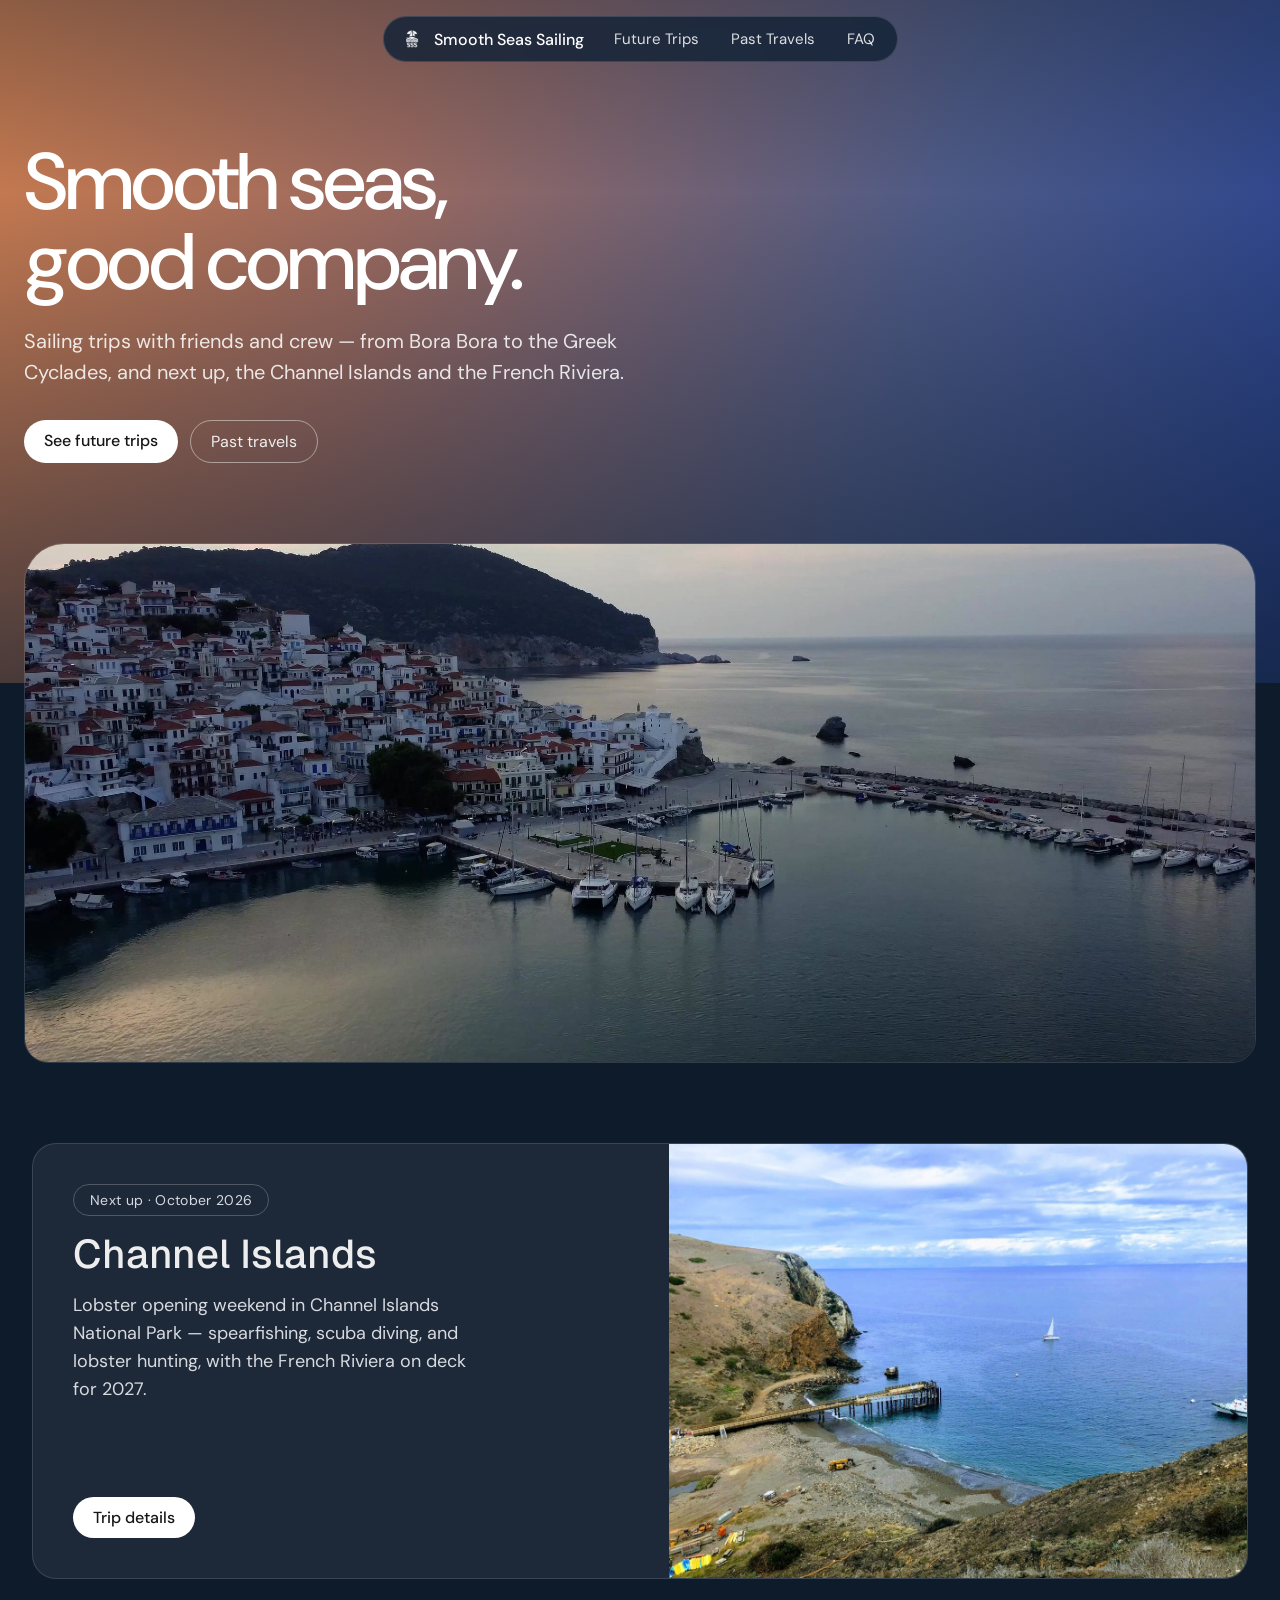
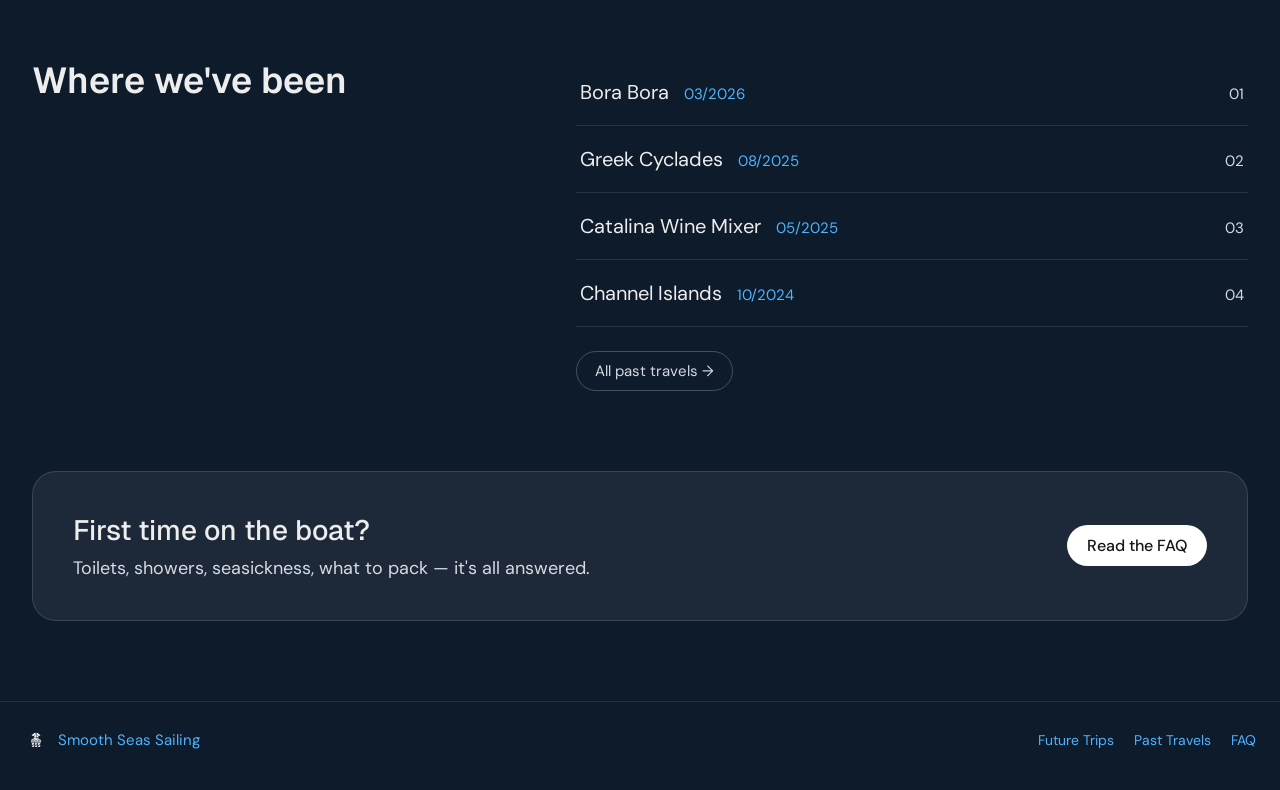
==== index.html @ 378c3817 "Initial site — Smooth Seas Sailing" ====
<!DOCTYPE html>
<html lang="en">
<head>
<meta charset="utf-8">
<meta name="viewport" content="width=device-width, initial-scale=1">
<title>Smooth Seas Sailing</title>
<meta name="description" content="Sailing trips with friends and crew — from the Channel Islands to the Greek Cyclades, and next up, Bora Bora.">
<meta property="og:title" content="Smooth Seas Sailing">
<meta property="og:description" content="Sailing trips with friends and crew — from the Channel Islands to the Greek Cyclades, and next up, Bora Bora.">
<meta property="og:image" content="assets/img/home-hero.jpg">
<meta property="og:type" content="website">
<link rel="icon" type="image/png" href="favicon.png">
<link rel="preconnect" href="https://fonts.googleapis.com">
<link rel="preconnect" href="https://fonts.gstatic.com" crossorigin>
<link href="https://fonts.googleapis.com/css2?family=DM+Sans:wght@400;500&family=Geist:wght@400;500;600&display=swap" rel="stylesheet">
<link rel="stylesheet" href="assets/css/style.css?v=3">
</head>
<body>
<div class="nav-wrap">
<nav class="nav">
<a class="nav-brand" href="index.html"><img src="assets/img/logo-white.png" alt="Smooth Seas Sailing logo"><span>Smooth Seas Sailing</span></a>
<a class="nav-link" href="future-trips.html">Future Trips</a>
<a class="nav-link" href="past-travels.html">Past Travels</a>
<a class="nav-link" href="faq.html">FAQ</a>
</nav>
</div>

<div class="gradient-hero">
<div class="gradient-hero-inner">
<h1>Smooth seas,<br>good company.</h1>
<p>Sailing trips with friends and crew &mdash; from Bora Bora to the Greek Cyclades, and next up, the Channel Islands and the French Riviera.</p>
<div class="hero-actions">
<a class="btn" href="future-trips.html">See future trips</a>
<a class="btn-outline" href="past-travels.html">Past travels</a>
</div>
</div>
</div>
<div class="hero-photo-wrap">
<img class="hero-photo" src="assets/img/home-hero.jpg" alt="Sailing on open water">
</div>

<div class="container section reveal">
<a class="trip-card" href="channel-islands.html" style="grid-template-columns:1.1fr 1fr">
<div class="trip-card-body">
<span class="badge">Next up &middot; October 2026</span>
<h2>Channel Islands</h2>
<p style="max-width:420px">Lobster opening weekend in Channel Islands National Park &mdash; spearfishing, scuba diving, and lobster hunting, with the French Riviera on deck for 2027.</p>
<span class="btn">Trip details</span>
</div>
<img src="assets/img/ci-hero.jpg" alt="Scorpion Anchorage, Santa Cruz Island, with a sailboat at anchor">
</a>
</div>

<div class="container section reveal">
<div class="split">
<h2 class="section-title">Where we've been</h2>
<div class="index-list">
<a class="index-row" href="bora-bora.html"><span class="name">Bora Bora <span class="when">03/2026</span></span><span class="num">01</span></a>
<a class="index-row" href="greek-cyclades.html"><span class="name">Greek Cyclades <span class="when">08/2025</span></span><span class="num">02</span></a>
<a class="index-row" href="catalina-wine-mixer.html"><span class="name">Catalina Wine Mixer <span class="when">05/2025</span></span><span class="num">03</span></a>
<div class="index-row"><span class="name">Channel Islands <span class="when">10/2024</span></span><span class="num">04</span></div>
<a class="pill-btn" href="past-travels.html" style="margin-top:24px;align-self:flex-start">All past travels &rarr;</a>
</div>
</div>
</div>

<div class="container section reveal">
<div class="callout">
<div>
<h2>First time on the boat?</h2>
<p>Toilets, showers, seasickness, what to pack &mdash; it's all answered.</p>
</div>
<a class="btn" href="faq.html" style="white-space:nowrap">Read the FAQ</a>
</div>
</div>

<footer>
<div class="footer-brand"><img src="assets/img/logo-white.png" alt=""><span>Smooth Seas Sailing</span></div>
<div class="footer-links"><a href="future-trips.html">Future Trips</a><a href="past-travels.html">Past Travels</a><a href="faq.html">FAQ</a></div>
</footer>
<script src="assets/js/main.js?v=3"></script>
</body>
</html>
---- assets/css/style.css ----
/* ==========================================================================
   Smooth Seas Sailing — site styles
   Design tokens from the design handoff (deep ocean navy theme)
   ========================================================================== */

:root {
  --bg: #0e1b2b;
  --nav-bg: rgba(20, 36, 56, 0.85);
  --card-bg: rgba(212, 212, 212, 0.08);
  --border-card: rgba(229, 229, 229, 0.14);
  --border-row: rgba(229, 229, 229, 0.12);
  --border-frame: rgba(229, 229, 229, 0.16);
  --border-badge: rgba(229, 229, 229, 0.25);
  --text: #ededed;
  --text-2: #d7dae0;
  --text-muted: #4fb2ff;
  --accent: #4fb2ff;
  --btn-bg: #ffffff;
  --btn-text: #161616;
  --font-body: 'DM Sans', -apple-system, BlinkMacSystemFont, 'Segoe UI', sans-serif;
  --font-head: 'Geist', 'DM Sans', -apple-system, sans-serif;
}

* { box-sizing: border-box; }

html { scroll-behavior: smooth; }

html { -webkit-text-size-adjust: 100%; }

body {
  margin: 0;
  background: var(--bg);
  font-family: var(--font-body);
  color: var(--text);
  min-height: 100vh;
  -webkit-font-smoothing: antialiased;
}

a { color: var(--text); }
a:hover { color: #ffffff; }
::selection { background: rgba(107, 98, 242, 0.4); }

img { max-width: 100%; }

.container {
  max-width: 1400px;
  margin: 0 auto;
  padding: 0 32px;
}

/* --------------------------------------------------------------------------
   Nav — sticky floating pill
   -------------------------------------------------------------------------- */
.nav-wrap {
  position: sticky;
  top: 16px;
  z-index: 50;
  display: flex;
  justify-content: center;
  padding: 0 24px;
}

.nav {
  display: flex;
  align-items: center;
  gap: 4px;
  background: var(--nav-bg);
  -webkit-backdrop-filter: blur(8px);
  backdrop-filter: blur(8px);
  border: 1px solid var(--border-frame);
  border-radius: 9999px;
  padding: 6px 8px;
  max-width: 100%;
}

.nav-brand {
  display: flex;
  align-items: center;
  gap: 8px;
  text-decoration: none;
  padding: 4px 12px 4px 6px;
  white-space: nowrap;
}

.nav-brand img { width: 28px; height: 24px; object-fit: contain; }

.nav-brand span {
  font-size: 16px;
  font-weight: 500;
  color: #ffffff;
}

.nav-link {
  font-size: 15px;
  color: rgba(255, 255, 255, 0.85);
  text-decoration: none;
  padding: 6px 14px;
  border-radius: 9999px;
  white-space: nowrap;
  transition: background 0.15s ease, color 0.15s ease;
}

.nav-link:hover { background: rgba(212, 212, 212, 0.1); }

.nav-link.active {
  font-weight: 500;
  color: #161616;
  background: #ffffff;
}
.nav-link.active:hover { color: #161616; }

/* --------------------------------------------------------------------------
   Buttons & badges
   -------------------------------------------------------------------------- */
.btn {
  display: inline-block;
  background: var(--btn-bg);
  color: var(--btn-text);
  text-decoration: none;
  font-size: 16px;
  font-weight: 500;
  padding: 10px 20px;
  border-radius: 9999px;
  border: 0;
  cursor: pointer;
  font-family: var(--font-body);
  transition: transform 0.15s ease, box-shadow 0.15s ease;
}
.btn:hover { color: var(--btn-text); transform: translateY(-1px); box-shadow: 0 6px 20px rgba(0,0,0,0.35); }

.btn-outline {
  display: inline-block;
  background: transparent;
  color: rgba(255, 255, 255, 0.9);
  text-decoration: none;
  font-size: 16px;
  padding: 10px 20px;
  border-radius: 9999px;
  border: 1px solid rgba(255, 255, 255, 0.45);
  cursor: pointer;
  font-family: var(--font-body);
  transition: border-color 0.15s ease, color 0.15s ease;
}
.btn-outline:hover { color: #ffffff; border-color: rgba(255, 255, 255, 0.8); }

.pill-btn {
  background: transparent;
  border: 1px solid var(--border-badge);
  border-radius: 9999px;
  padding: 9px 18px;
  font-family: var(--font-body);
  font-size: 15px;
  color: var(--text-2);
  cursor: pointer;
  text-decoration: none;
  transition: border-color 0.15s ease, color 0.15s ease;
}
.pill-btn:hover { color: #ffffff; border-color: rgba(229, 229, 229, 0.5); }

.badge {
  display: inline-flex;
  align-items: center;
  gap: 8px;
  border: 1px solid var(--border-badge);
  border-radius: 9999px;
  padding: 6px 16px;
  font-size: 14px;
  letter-spacing: 0.33px;
  color: var(--text-2);
}

/* --------------------------------------------------------------------------
   Page hero (title block)
   -------------------------------------------------------------------------- */
.page-hero { margin-top: 96px; }

h1.page-title {
  margin: 0;
  font-size: clamp(48px, 8vw, 80px);
  font-weight: 500;
  line-height: 1;
  letter-spacing: -0.035em;
  color: #ffffff;
  text-wrap: balance;
}

.page-hero .badge + h1.page-title { margin-top: 20px; }

.page-intro {
  margin: 24px 0 0;
  max-width: 760px;
  font-size: 20px;
  line-height: 1.55;
  color: var(--text-2);
}

/* --------------------------------------------------------------------------
   Home gradient hero
   -------------------------------------------------------------------------- */
.gradient-hero {
  margin-top: -64px;
  padding: 160px 24px 220px;
  background: linear-gradient(105deg, #c97b4e 0%, #9c6a5f 30%, #4d5a86 68%, #27418f 100%);
  position: relative;
}

.gradient-hero::after {
  content: "";
  position: absolute;
  inset: 0;
  background: linear-gradient(180deg, rgba(14, 27, 43, 0.35) 0%, rgba(14, 27, 43, 0) 30%, rgba(14, 27, 43, 0.65) 100%);
}

.gradient-hero-inner {
  position: relative;
  z-index: 1;
  max-width: 1400px;
  margin: 0 auto;
}

.gradient-hero h1 {
  margin: 0;
  font-size: clamp(48px, 8vw, 80px);
  font-weight: 500;
  line-height: 1;
  letter-spacing: -0.035em;
  color: #ffffff;
  text-wrap: balance;
}

.gradient-hero p {
  margin: 24px 0 0;
  max-width: 600px;
  font-size: 20px;
  line-height: 1.55;
  color: rgba(255, 255, 255, 0.85);
}

.hero-actions { display: flex; gap: 12px; margin-top: 32px; flex-wrap: wrap; }

.hero-photo-wrap {
  max-width: 1400px;
  margin: -140px auto 0;
  padding: 0 24px;
  position: relative;
  z-index: 2;
}

.hero-photo {
  display: block;
  width: 100%;
  height: 520px;
  object-fit: cover;
  border-radius: 40px 40px 24px 24px;
  border: 1px solid var(--border-frame);
}

/* Trip page hero photo */
.trip-hero-wrap { margin-top: 48px; }

.trip-hero {
  display: block;
  width: 100%;
  height: 440px;
  object-fit: cover;
  border-radius: 40px 40px 24px 24px;
  border: 1px solid var(--border-frame);
}

.photo-credit {
  margin: 10px 4px 0;
  font-size: 13px;
  letter-spacing: 0.3px;
  color: var(--text-muted);
}
.photo-credit a { color: var(--text-muted); text-decoration: underline; text-underline-offset: 2px; }
.photo-credit a:hover { color: var(--text-2); }

.photo-band { margin-top: 80px; }

.photo-band img {
  display: block;
  width: 100%;
  height: 380px;
  object-fit: cover;
  border-radius: 24px;
  border: 1px solid var(--border-frame);
}

/* --------------------------------------------------------------------------
   Sections
   -------------------------------------------------------------------------- */
.section { margin-top: 80px; }
.section-tight { margin-top: 64px; }

h2.section-title {
  margin: 0;
  font-family: var(--font-head);
  font-size: 36px;
  font-weight: 600;
  line-height: 1.2;
  color: var(--text);
}

.split {
  display: grid;
  grid-template-columns: 1fr 1.4fr;
  gap: 64px;
}

/* Fact rows (Overview) */
.fact-list { display: flex; flex-direction: column; }

.fact-row {
  display: flex;
  justify-content: space-between;
  gap: 16px;
  padding: 16px 4px;
  border-bottom: 1px solid var(--border-row);
}

.fact-row dt { font-size: 16px; color: var(--text-muted); margin: 0; }
.fact-row dd { font-size: 18px; color: var(--text); margin: 0; text-align: right; }
.fact-row a { text-decoration: underline; text-underline-offset: 3px; }

.overview-copy {
  margin: 0;
  font-size: 20px;
  line-height: 1.65;
  color: var(--text-2);
}

/* --------------------------------------------------------------------------
   Trip cards
   -------------------------------------------------------------------------- */
.trip-card {
  display: grid;
  grid-template-columns: 1fr 1.1fr;
  text-decoration: none;
  background: var(--card-bg);
  border: 1px solid var(--border-card);
  border-radius: 24px;
  overflow: hidden;
  transition: border-color 0.2s ease, transform 0.2s ease;
}

.trip-card:hover { border-color: rgba(229, 229, 229, 0.35); transform: translateY(-2px); }

.trip-card img { width: 100%; height: 100%; min-height: 320px; object-fit: cover; }

.trip-card-body {
  padding: 40px;
  display: flex;
  flex-direction: column;
  align-items: flex-start;
  gap: 16px;
}

.trip-card-body h2, .trip-card-body h3 {
  margin: 0;
  font-family: var(--font-head);
  font-size: 40px;
  font-weight: 500;
  line-height: 1.11;
  color: var(--text);
}

.trip-card-body p {
  margin: 0;
  font-size: 18px;
  line-height: 1.55;
  color: var(--text-2);
  max-width: 560px;
}

.trip-card-body .btn { margin-top: auto; }

.card-stack { display: flex; flex-direction: column; gap: 32px; }

/* Callout card */
.callout {
  background: var(--card-bg);
  border: 1px solid var(--border-card);
  border-radius: 24px;
  padding: 40px;
  display: flex;
  justify-content: space-between;
  align-items: center;
  gap: 24px;
  flex-wrap: wrap;
}

.callout h2 {
  margin: 0;
  font-family: var(--font-head);
  font-size: 28px;
  font-weight: 500;
  color: var(--text);
}

.callout p { margin: 8px 0 0; font-size: 18px; color: var(--text-2); }

/* Simple index rows (Where we've been / Channel Islands) */
.index-list { display: flex; flex-direction: column; }

.index-row {
  display: flex;
  justify-content: space-between;
  align-items: baseline;
  gap: 16px;
  text-decoration: none;
  padding: 20px 4px;
  border-bottom: 1px solid var(--border-row);
  transition: background 0.15s ease;
}

a.index-row:hover { background: rgba(212, 212, 212, 0.05); }

.index-row .name { font-size: 20px; color: var(--text); }
.index-row .name .when { color: var(--text-muted); font-size: 15px; margin-left: 10px; }
.index-row .num { font-size: 15px; color: var(--text-2); flex-shrink: 0; }
.index-row .num.muted { color: var(--text-muted); }

/* --------------------------------------------------------------------------
   Accordions
   -------------------------------------------------------------------------- */
.accordion {
  display: flex;
  flex-direction: column;
  border-top: 1px solid var(--border-row);
}

.accordion details { border-bottom: 1px solid var(--border-row); }

.accordion summary {
  cursor: pointer;
  list-style: none;
  display: flex;
  justify-content: space-between;
  align-items: baseline;
  gap: 16px;
  padding: 22px 4px;
  font: 400 20px var(--font-body);
  color: var(--text);
  transition: color 0.15s ease;
}

.accordion summary::-webkit-details-marker { display: none; }

.accordion summary::after {
  content: "+";
  color: var(--accent);
  font-size: 30px;
  font-weight: 400;
  line-height: 1;
  flex-shrink: 0;
  transition: transform 0.2s ease, color 0.15s ease;
}

.accordion summary:hover::after { color: #8ccfff; }

.accordion details[open] summary::after { content: "\2013"; }
.accordion summary:hover { color: #ffffff; }

.accordion summary .head { font-family: var(--font-head); font-weight: 500; }
.accordion summary .day-tag { font-size: 15px; color: var(--text-2); margin-left: auto; }

.accordion-body {
  padding: 0 4px 26px;
  font-size: 18px;
  line-height: 1.65;
  color: var(--text-2);
}

.accordion-body p { margin: 0 0 12px; }
.accordion-body p:last-child { margin-bottom: 0; }

.accordion-body ul {
  margin: 0 0 12px;
  padding-left: 20px;
  display: flex;
  flex-direction: column;
  gap: 10px;
}
.accordion-body ul:last-child { margin-bottom: 0; }

.accordion-body strong { font-weight: 500; color: var(--text); }

.accordion-body a { text-decoration: underline; text-underline-offset: 3px; }

.notes { max-width: 1000px; }

.day-header {
  display: flex;
  justify-content: space-between;
  align-items: flex-end;
  gap: 16px;
  flex-wrap: wrap;
  margin-bottom: 20px;
}

.day-controls { display: flex; gap: 8px; }

/* Images inside accordion content */
.content-figure { margin: 20px 0 8px; }

.content-figure img {
  display: block;
  width: auto;
  max-width: min(640px, 100%);
  max-height: 760px;
  border-radius: 16px;
  border: 1px solid var(--border-frame);
  cursor: zoom-in;
  transition: opacity 0.15s ease;
}
.content-figure img:hover { opacity: 0.92; }

.content-figure figcaption {
  margin-top: 8px;
  font-size: 14px;
  letter-spacing: 0.33px;
  color: var(--text-muted);
}

.content-figure.wide img { max-width: 860px; }

/* Photo gallery strip */
.gallery {
  display: grid;
  grid-template-columns: repeat(auto-fill, minmax(220px, 1fr));
  gap: 12px;
  margin: 20px 0 8px;
}

.gallery img {
  display: block;
  width: 100%;
  height: 170px;
  object-fit: cover;
  border-radius: 12px;
  border: 1px solid var(--border-frame);
  cursor: zoom-in;
  transition: opacity 0.15s ease, transform 0.15s ease;
}

.gallery img:hover { opacity: 0.9; transform: scale(1.02); }

.gallery-label {
  margin: 20px 0 0;
  font-family: var(--font-head);
  font-size: 18px;
  font-weight: 500;
  color: var(--text);
}

/* --------------------------------------------------------------------------
   FAQ two-column
   -------------------------------------------------------------------------- */
.faq-grid {
  display: grid;
  grid-template-columns: 1fr 1fr;
  gap: 24px 48px;
  align-items: start;
}

.faq-col h2 {
  margin: 0 0 8px;
  font-family: var(--font-head);
  font-size: 28px;
  font-weight: 500;
  color: var(--text);
}

.faq-col .accordion { border-top: 0; }

.faq-col .accordion summary .q { flex: 1; }

.faq-col .accordion-body { padding-bottom: 20px; }
.faq-col .accordion-body p { margin: 0 0 8px; }

/* --------------------------------------------------------------------------
   FAQ search
   -------------------------------------------------------------------------- */
.faq-search {
  display: flex;
  align-items: center;
  gap: 10px;
  max-width: 560px;
  margin-top: 32px;
  padding: 4px 8px 4px 16px;
  background: var(--card-bg);
  border: 1px solid var(--border-badge);
  border-radius: 9999px;
  transition: border-color 0.15s ease, background 0.15s ease;
}

.faq-search:focus-within {
  border-color: rgba(255, 255, 255, 0.55);
  background: rgba(212, 212, 212, 0.12);
}

.faq-search svg {
  width: 18px;
  height: 18px;
  color: var(--text-muted);
  flex-shrink: 0;
}

.faq-search input {
  flex: 1;
  min-width: 0;
  background: transparent;
  border: 0;
  outline: none;
  padding: 12px 0;
  font: 400 17px var(--font-body);
  color: var(--text);
}

.faq-search input::placeholder { color: var(--text-muted); }

.faq-search input::-webkit-search-cancel-button { -webkit-appearance: none; }

.faq-search-clear {
  background: transparent;
  border: 0;
  color: var(--text-muted);
  font-size: 22px;
  line-height: 1;
  padding: 6px 10px;
  cursor: pointer;
  border-radius: 9999px;
}
.faq-search-clear:hover { color: #ffffff; }

.faq-search-count {
  margin: 12px 0 0;
  font-size: 15px;
  color: var(--text-muted);
  min-height: 18px;
}

mark.faq-hl {
  background: rgba(240, 200, 90, 0.9);
  color: #161616;
  border-radius: 3px;
  padding: 0 2px;
}

.faq-col.search-empty { display: none; }

/* --------------------------------------------------------------------------
   Lightbox
   -------------------------------------------------------------------------- */
.lightbox {
  position: fixed;
  inset: 0;
  z-index: 100;
  display: none;
  align-items: center;
  justify-content: center;
  background: rgba(8, 15, 25, 0.92);
  -webkit-backdrop-filter: blur(6px);
  backdrop-filter: blur(6px);
  padding: 40px;
  cursor: zoom-out;
}

.lightbox.open { display: flex; }

.lightbox img {
  max-width: min(1200px, 92vw);
  max-height: 88vh;
  border-radius: 12px;
  box-shadow: 0 20px 80px rgba(0, 0, 0, 0.6);
}

.lightbox .lb-caption {
  position: absolute;
  bottom: 18px;
  left: 0;
  right: 0;
  text-align: center;
  font-size: 14px;
  color: var(--text-2);
}

.lightbox .lb-close {
  position: absolute;
  top: 20px;
  right: 28px;
  font-size: 28px;
  line-height: 1;
  color: rgba(255, 255, 255, 0.7);
  background: none;
  border: 0;
  cursor: pointer;
  font-family: var(--font-body);
}
.lightbox .lb-close:hover { color: #ffffff; }

/* --------------------------------------------------------------------------
   Footer
   -------------------------------------------------------------------------- */
footer {
  max-width: 1400px;
  margin: 80px auto 0;
  padding: 28px 24px 40px;
  border-top: 1px solid rgba(229, 229, 229, 0.1);
  display: flex;
  justify-content: space-between;
  align-items: center;
  gap: 16px;
  flex-wrap: wrap;
}

.footer-brand { display: flex; align-items: center; gap: 10px; }
.footer-brand img { width: 24px; height: 20px; object-fit: contain; }
.footer-brand span { font-size: 15px; color: var(--text-muted); }

.footer-links { display: flex; gap: 20px; }
.footer-links a { font-size: 14px; color: var(--text-muted); text-decoration: none; }
.footer-links a:hover { color: var(--text-2); }

/* --------------------------------------------------------------------------
   Reveal animation (subtle)
   -------------------------------------------------------------------------- */
@media (prefers-reduced-motion: no-preference) {
  .reveal {
    opacity: 0;
    transform: translateY(16px);
    transition: opacity 0.6s ease, transform 0.6s ease;
  }
  .reveal.in { opacity: 1; transform: none; }
}

/* --------------------------------------------------------------------------
   Responsive
   -------------------------------------------------------------------------- */
@media (max-width: 880px) {
  .nav { flex-wrap: wrap; justify-content: center; row-gap: 2px; }
  .nav-brand span { font-size: 14px; }
  .nav-link { padding: 6px 10px; }

  .gradient-hero { padding: 120px 24px 190px; }

  .hero-photo { height: 340px; }
  .trip-hero { height: 320px; border-radius: 28px 28px 18px 18px; }
  .photo-band img { height: 260px; }

  .split { grid-template-columns: 1fr; gap: 24px; }

  .trip-card { grid-template-columns: 1fr; }
  .trip-card img { min-height: 240px; max-height: 300px; }
  .trip-card-body { padding: 28px; }
  .trip-card-body h2, .trip-card-body h3 { font-size: 32px; }

  .faq-grid { grid-template-columns: 1fr; gap: 40px; }

  .section { margin-top: 64px; }
  .page-hero { margin-top: 72px; }

  .fact-row { flex-direction: column; gap: 2px; }
  .fact-row dd { text-align: left; }

  footer { flex-direction: column; align-items: flex-start; }
}

@media (max-width: 480px) {
  .container { padding: 0 20px; }
  .nav-wrap { padding: 0 12px; }
  .trip-card-body { padding: 22px; }
  .callout { padding: 28px; }
  .gallery { grid-template-columns: repeat(auto-fill, minmax(150px, 1fr)); }
  .gallery img { height: 130px; }
}
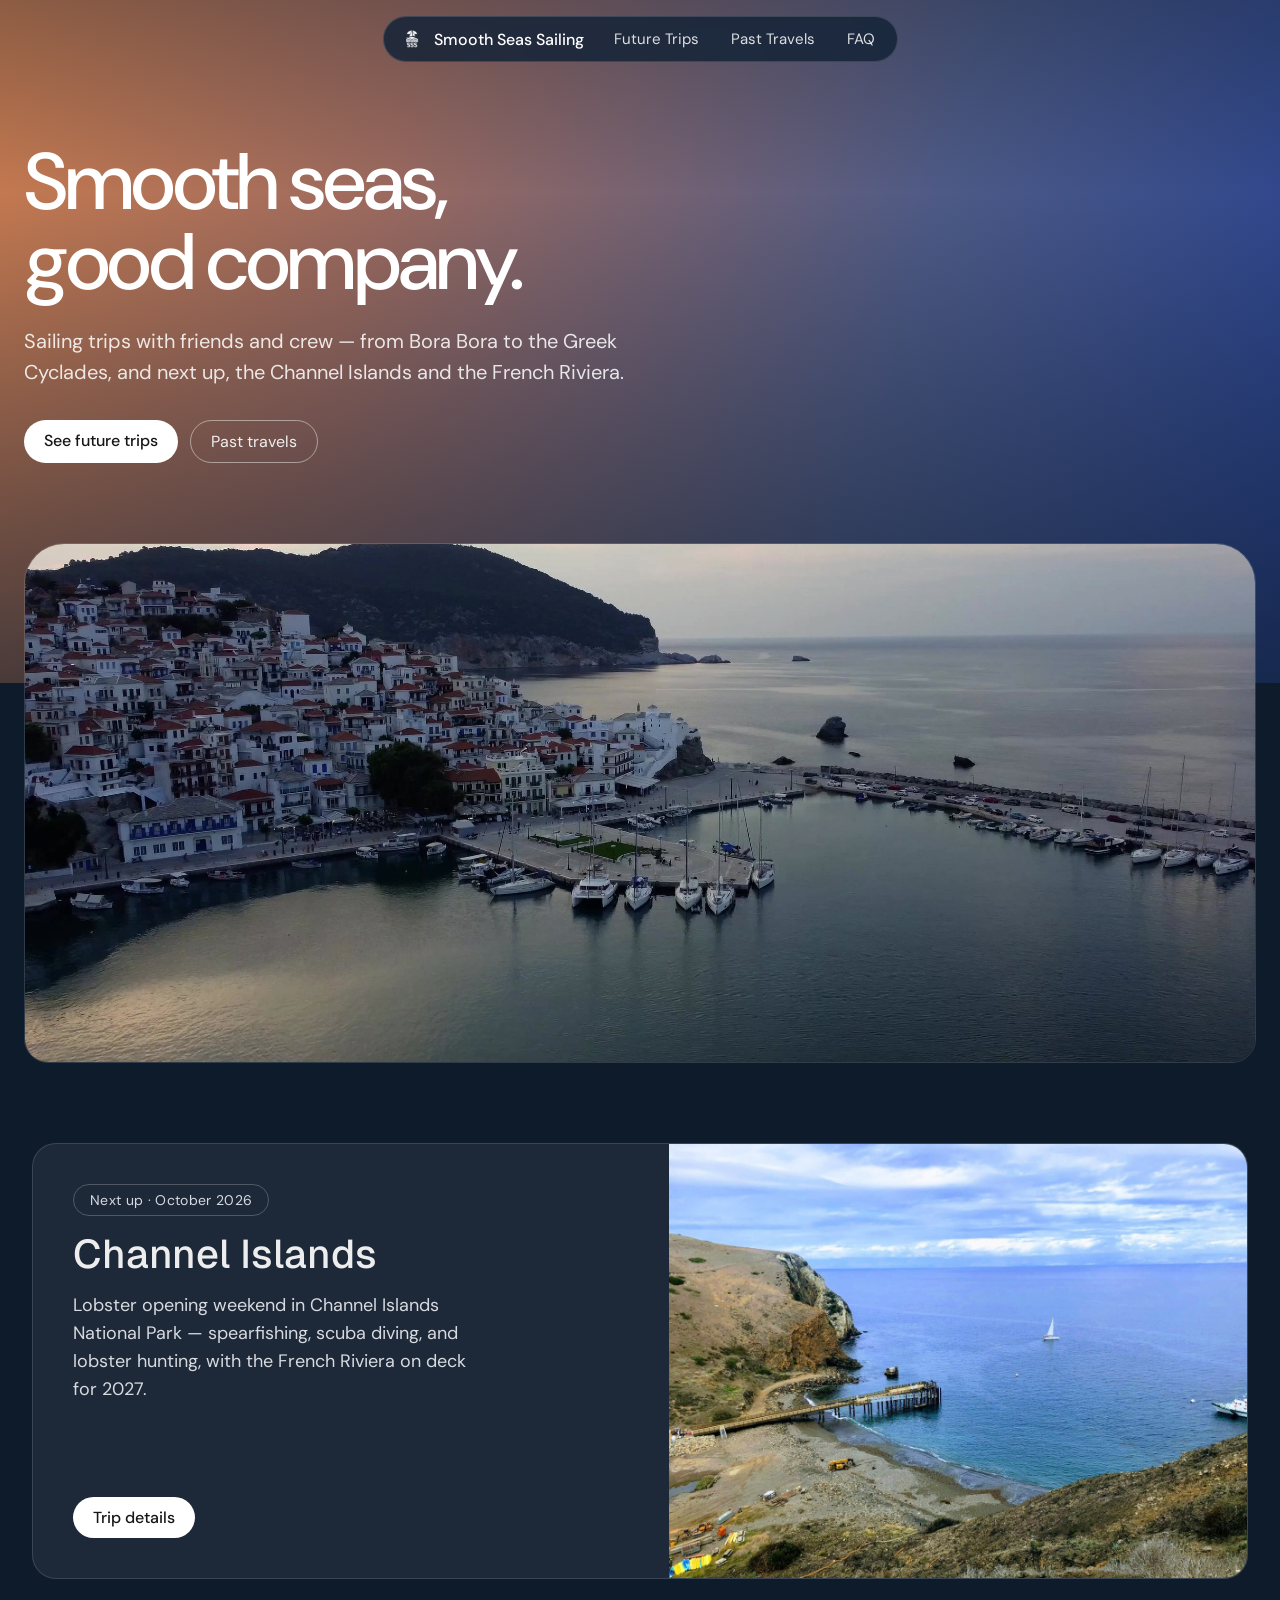
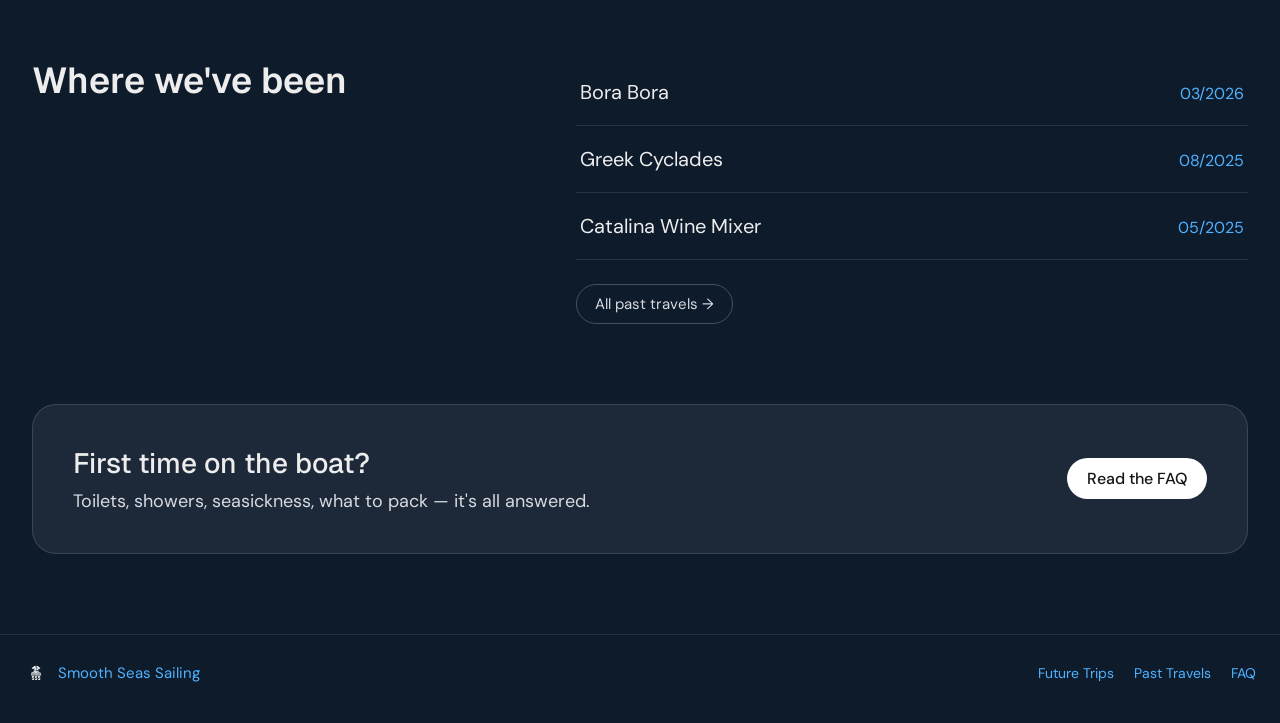
==== commit c2da2e4e: "Clean up home trip list" ====
--- a/index.html
+++ b/index.html
@@ -13,7 +13,7 @@
 <link rel="preconnect" href="https://fonts.googleapis.com">
 <link rel="preconnect" href="https://fonts.gstatic.com" crossorigin>
 <link href="https://fonts.googleapis.com/css2?family=DM+Sans:wght@400;500&family=Geist:wght@400;500;600&display=swap" rel="stylesheet">
-<link rel="stylesheet" href="assets/css/style.css?v=3">
+<link rel="stylesheet" href="assets/css/style.css?v=4">
 </head>
 <body>
 <div class="nav-wrap">
@@ -55,10 +55,9 @@
 <div class="split">
 <h2 class="section-title">Where we've been</h2>
 <div class="index-list">
-<a class="index-row" href="bora-bora.html"><span class="name">Bora Bora <span class="when">03/2026</span></span><span class="num">01</span></a>
-<a class="index-row" href="greek-cyclades.html"><span class="name">Greek Cyclades <span class="when">08/2025</span></span><span class="num">02</span></a>
-<a class="index-row" href="catalina-wine-mixer.html"><span class="name">Catalina Wine Mixer <span class="when">05/2025</span></span><span class="num">03</span></a>
-<div class="index-row"><span class="name">Channel Islands <span class="when">10/2024</span></span><span class="num">04</span></div>
+<a class="index-row" href="bora-bora.html"><span class="name">Bora Bora</span><span class="date">03/2026</span></a>
+<a class="index-row" href="greek-cyclades.html"><span class="name">Greek Cyclades</span><span class="date">08/2025</span></a>
+<a class="index-row" href="catalina-wine-mixer.html"><span class="name">Catalina Wine Mixer</span><span class="date">05/2025</span></a>
 <a class="pill-btn" href="past-travels.html" style="margin-top:24px;align-self:flex-start">All past travels &rarr;</a>
 </div>
 </div>
@@ -78,6 +77,6 @@
 <div class="footer-brand"><img src="assets/img/logo-white.png" alt=""><span>Smooth Seas Sailing</span></div>
 <div class="footer-links"><a href="future-trips.html">Future Trips</a><a href="past-travels.html">Past Travels</a><a href="faq.html">FAQ</a></div>
 </footer>
-<script src="assets/js/main.js?v=3"></script>
+<script src="assets/js/main.js?v=4"></script>
 </body>
 </html>
--- a/assets/css/style.css
+++ b/assets/css/style.css
@@ -418,6 +418,8 @@
 
 .index-row .name { font-size: 20px; color: var(--text); }
 .index-row .name .when { color: var(--text-muted); font-size: 15px; margin-left: 10px; }
+.index-row .date { font-size: 16px; color: var(--text-muted); flex-shrink: 0; }
+
 .index-row .num { font-size: 15px; color: var(--text-2); flex-shrink: 0; }
 .index-row .num.muted { color: var(--text-muted); }
 
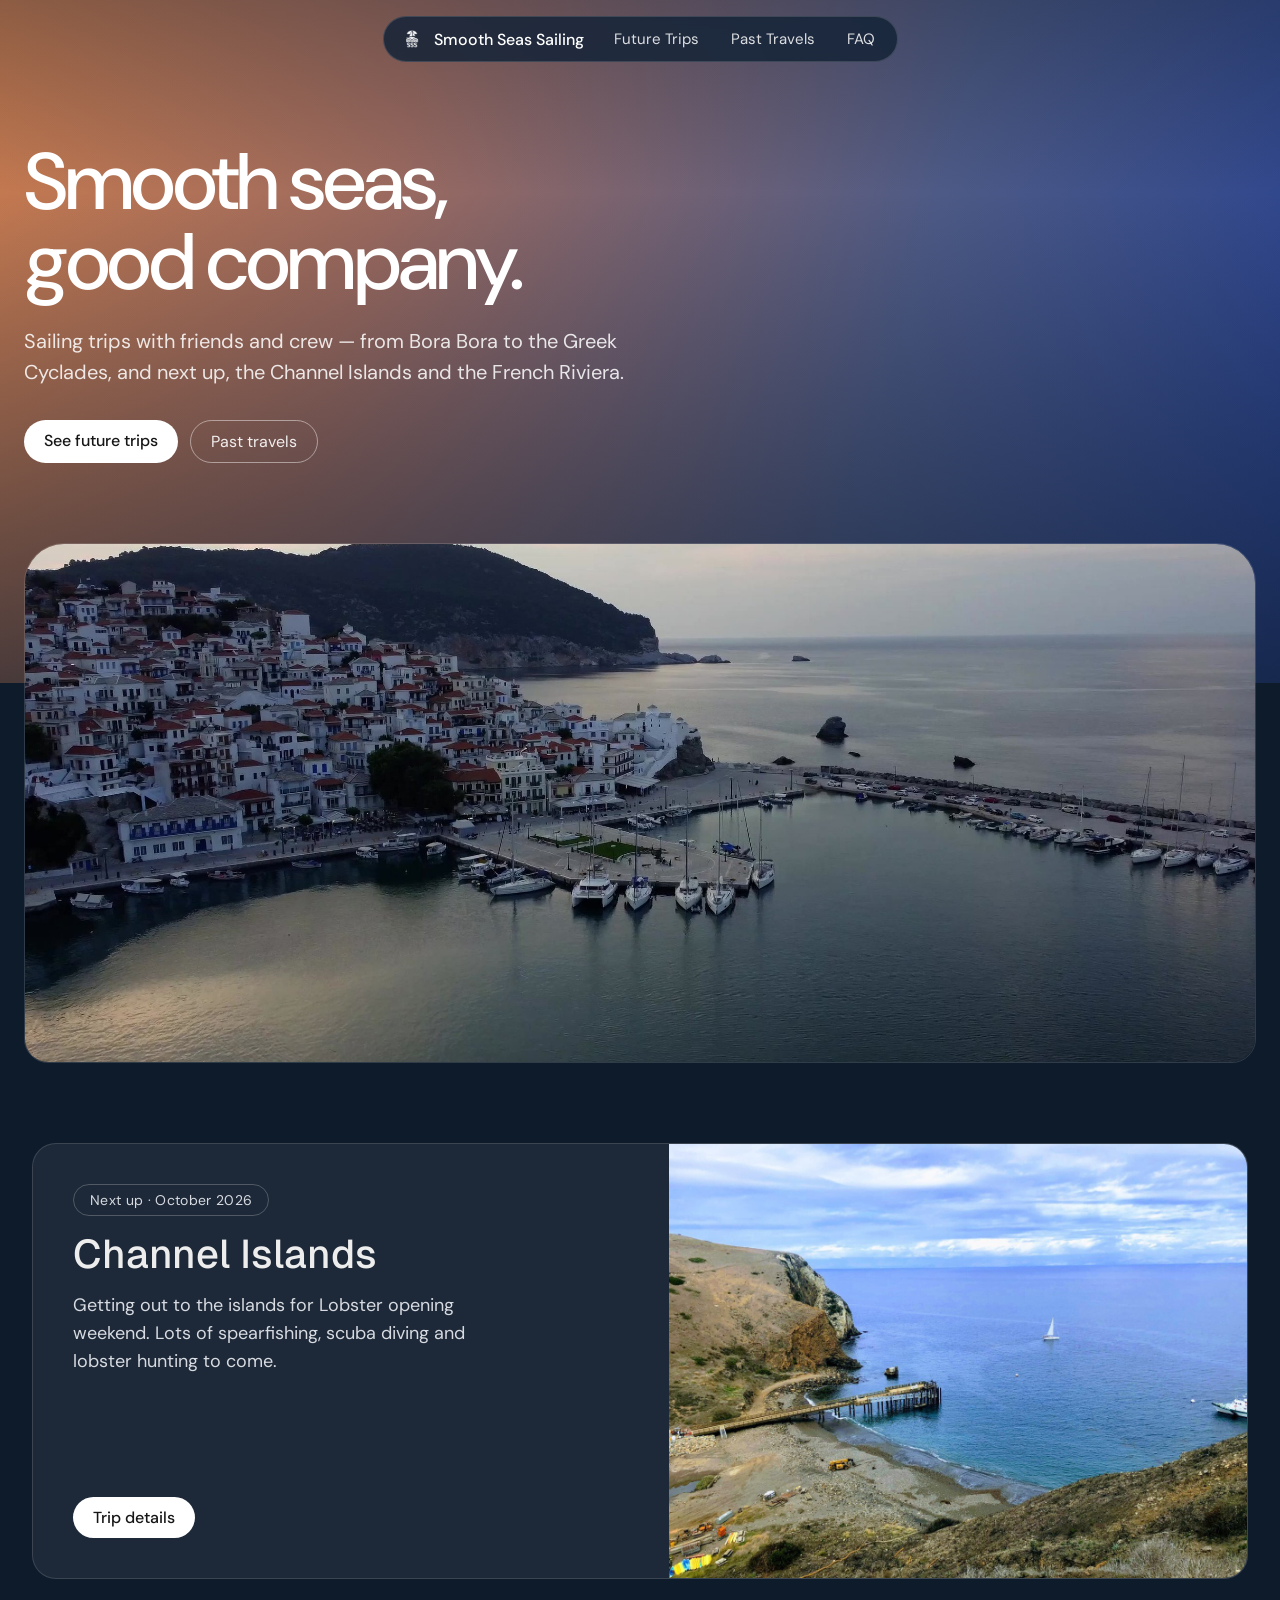
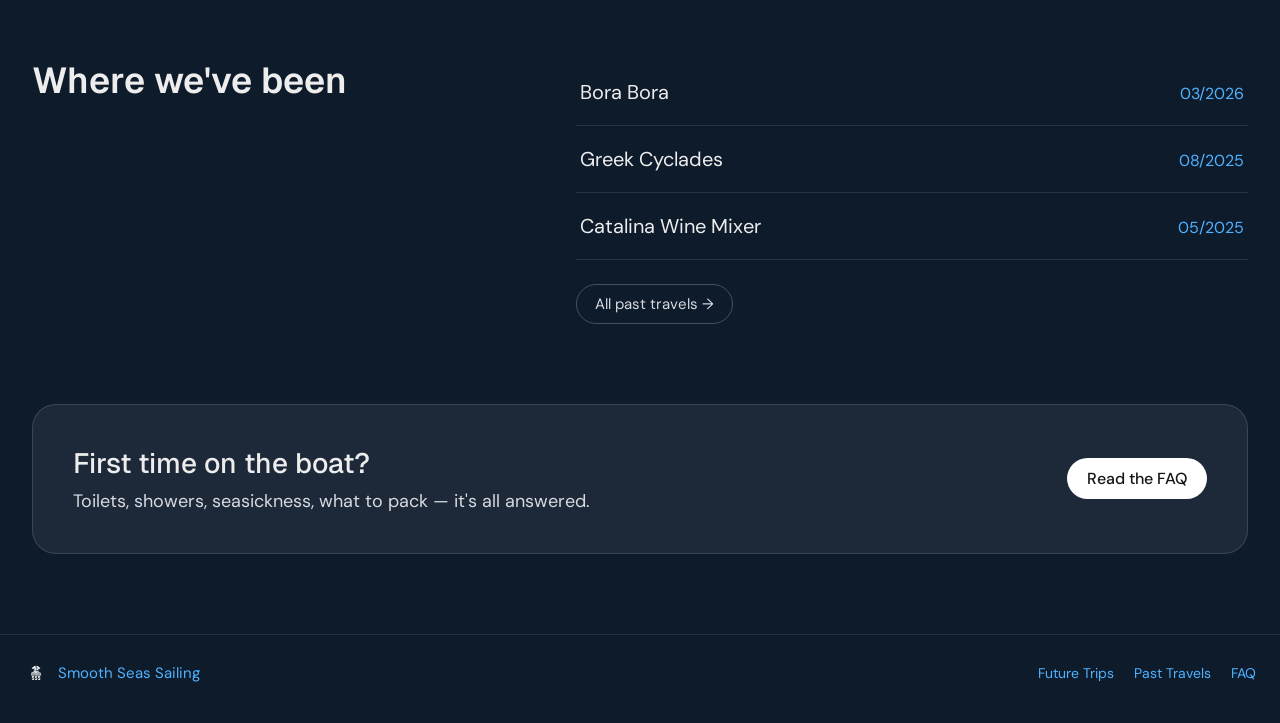
==== commit 727f70ff: "updated trip list" ====
--- a/index.html
+++ b/index.html
@@ -44,7 +44,7 @@
 <div class="trip-card-body">
 <span class="badge">Next up &middot; October 2026</span>
 <h2>Channel Islands</h2>
-<p style="max-width:420px">Lobster opening weekend in Channel Islands National Park &mdash; spearfishing, scuba diving, and lobster hunting, with the French Riviera on deck for 2027.</p>
+<p style="max-width:420px">Getting out to the islands for Lobster opening weekend. Lots of spearfishing, scuba diving and lobster hunting to come.</p>
 <span class="btn">Trip details</span>
 </div>
 <img src="assets/img/ci-hero.jpg" alt="Scorpion Anchorage, Santa Cruz Island, with a sailboat at anchor">
